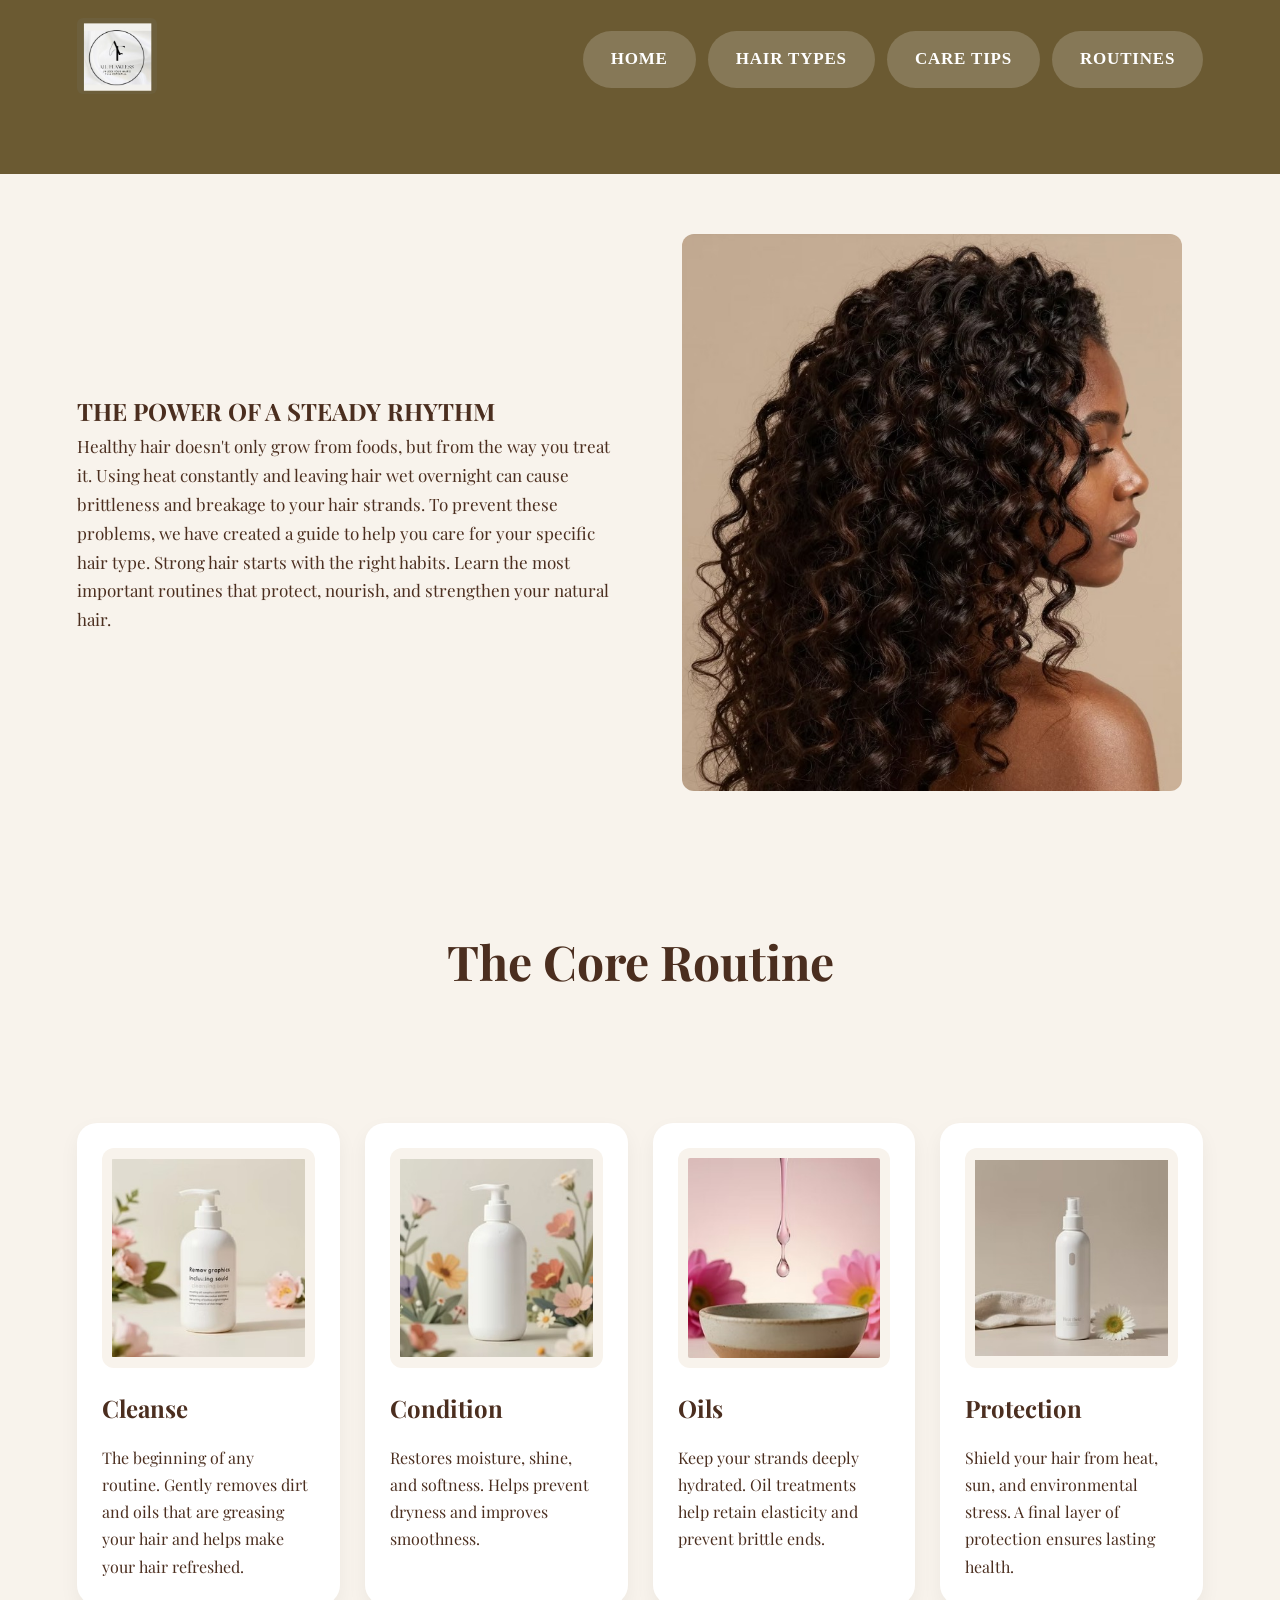
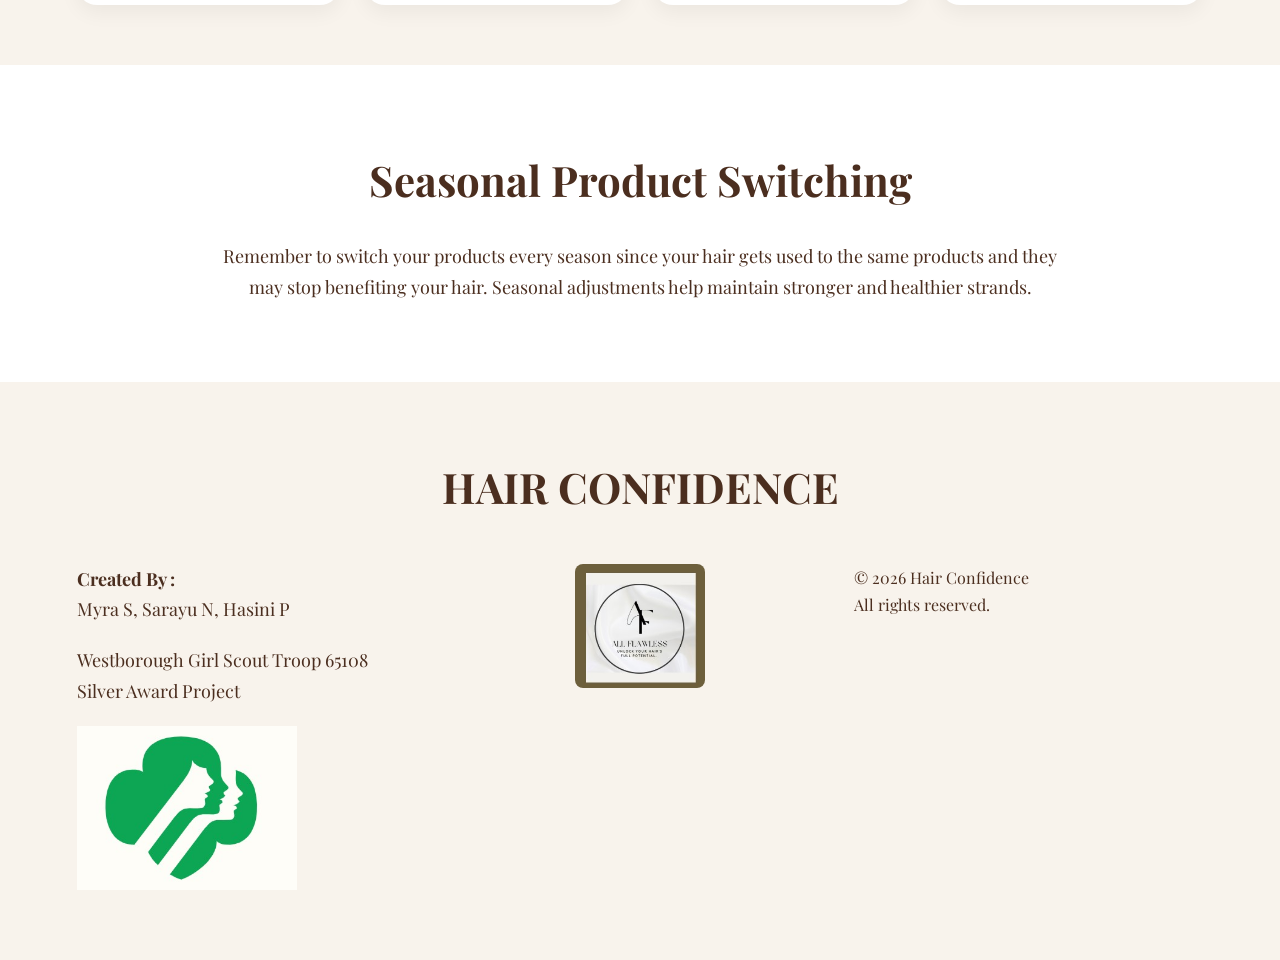
==== care-tips.html @ 75aecbad "Update care-tips.html" ====
<!DOCTYPE html>
<html lang="en">
<head>
  <meta charset="UTF-8">
  <meta name="viewport" content="width=device-width, initial-scale=1.0">
  <title>Hair Confidence | Care Tips</title>
   <!-- Google Font -->
  <link href="https://fonts.googleapis.com/css2?family=Playfair+Display:wght@600&display=swap" rel="stylesheet">

  <link rel="stylesheet" href="style.css">
</head>
<body>

  <!-- NAVBAR -->
  <nav class="navbar">
    <div class="logo">
      <img src="Logo.jpg" alt="Logo">
    </div>

    <div class="nav-links">
      <a href="index.html">HOME</a>
      <a href="hair-types.html">HAIR TYPES</a>
      <a href="care-tips.html">CARE TIPS</a>
      <a href="routines.html">ROUTINES</a>
    </div>
  </nav>

  <!-- MOVING BAR -->
  <div class="announcement-bar">
    <div class="announcement-track">
      ✦ when confidence meets hair ✦
      ✦ when confidence meets hair ✦
      ✦ when confidence meets hair ✦
      ✦ when confidence meets hair ✦
    </div>
  </div>

  <!-- HERO SECTION -->
  <section class="split-section">
    <div class="split-text reveal reveal-up">
      <h1>THE POWER OF A STEADY RHYTHM</h1>

      <p>
        Healthy hair doesn't only grow from foods, but from the way you treat it.
        Using heat constantly and leaving hair wet overnight can cause brittleness
        and breakage to your hair strands.

        To prevent these problems, we have created a guide to help you care for
        your specific hair type. Strong hair starts with the right habits.

        Learn the most important routines that protect, nourish, and strengthen
        your natural hair.
      </p>
    </div>

    <div class="split-image reveal reveal-left">
      <img src="care-tips-model.jpg" alt="Hair Care Model">
    </div>
  </section>

  <!-- CORE ROUTINE TITLE -->
  <section class="page-title">
    <h1>The Core Routine</h1>
  </section>

  <!-- CORE ROUTINE CARDS -->
  <section class="tips-grid">

    <div class="card">
      <img src="care-tips-cleanse.jpg" alt="Cleanse" class="follicle-img">
      <h2>Cleanse</h2>
      <p>
        The beginning of any routine. Gently removes dirt and oils
        that are greasing your hair and helps make your hair refreshed.
      </p>
    </div>

    <div class="card">
      <img src="care-tips-condition.jpg" alt="Condition" class="follicle-img">
      <h2>Condition</h2>
      <p>
        Restores moisture, shine, and softness.
        Helps prevent dryness and improves smoothness.
      </p>
    </div>

    <div class="card">
      <img src="care-tips-oils.jpg" alt="Oils" class="follicle-img">
      <h2>Oils</h2>
      <p>
        Keep your strands deeply hydrated.
        Oil treatments help retain elasticity and prevent brittle ends.
      </p>
    </div>

    <div class="card">
      <img src="care-tips-protection.jpg" alt="Protection" class="follicle-img">
      <h2>Protection</h2>
      <p>
        Shield your hair from heat, sun, and environmental stress.
        A final layer of protection ensures lasting health.
      </p>
    </div>

  </section>

  <!-- EXTRA NOTE -->
  <section class="journey">
    <h2>Seasonal Product Switching</h2>

    <p>
      Remember to switch your products every season since your hair
      gets used to the same products and they may stop benefiting your hair.
      Seasonal adjustments help maintain stronger and healthier strands.
    </p>
  </section>

  <!-- FOOTER -->
  <footer class="footer">
    <h2>HAIR CONFIDENCE</h2>

    <div class="footer-content">

      <div class="footer-left">
        <p><strong>Created By :</strong><br>
        Myra S, Sarayu N, Hasini P</p>

        <p>
          Westborough Girl Scout Troop 65108<br>
          Silver Award Project
        </p>

        <img src="footer1-photo.jpg" alt="Girl Scouts Logo" class="footer-large-logo">
      </div>

      <div class="footer-center">
        <img src="Logo.jpg" alt="Hair Confidence Logo">
      </div>

      <div class="footer-right">
        <p>
          © 2026 Hair Confidence<br>
          All rights reserved.
        </p>
      </div>

    </div>
  </footer>
<script>
function revealOnScroll() {
  let reveals = document.querySelectorAll(".reveal");

  for (let i = 0; i < reveals.length; i++) {
    let windowHeight = window.innerHeight;
    let elementTop = reveals[i].getBoundingClientRect().top;
    let elementVisible = 120;

    if (elementTop < windowHeight - elementVisible) {
      reveals[i].classList.add("active");
    }
  }
}

window.addEventListener("scroll", revealOnScroll);
window.addEventListener("load", revealOnScroll);
</script>
</body>
</html>
---- style.css ----
/* RESET */
* {
  margin: 0;
  padding: 0;
  box-sizing: border-box;
}

/* IMPORTANT FIX */
html, body {
  width: 100%;
  overflow-x: hidden;
}

/* BODY */
body {
font-family: "Playfair Display", serif;
  background: #f8f3ec;
  color: #4b2e1f;
  line-height: 1.7;
}

/* NAVBAR */
.navbar {
  background: #6b5a32;
  display: flex;
  justify-content: space-between;
  align-items: center;
  padding: 18px 6%;
  flex-wrap: wrap;
}

.logo img {
  width: 80px;
  height: auto;
  border-radius: 6px;
}

/* NAV LINKS */
.nav-links {
  display: flex;
  flex-wrap: wrap;
  gap: 12px;
  justify-content: center;
}

.nav-links a {
  text-decoration: none;
  color: white;
  font-size: 17px;
  font-weight: 600;
  letter-spacing: 0.8px;
  padding: 14px 28px;
  border-radius: 30px;
  background: rgba(255,255,255,0.18);
  transition: 0.3s ease;
  font-family: "Georgia", serif;
}

.nav-links a:hover {
  background: white;
  color: #5a3a22;
  transform: translateY(-2px);
}
/* MOVING ANNOUNCEMENT BAR */
.announcement-bar {
  background: #6b5a32;
  color: #f8f3ec;
  overflow: hidden;
  white-space: nowrap;
  padding: 12px 0;
  position: relative;
  width: 100%;
}

.announcement-track {
  display: inline-block;
  font-size: 18px;
  font-weight: 600;
  letter-spacing: 1px;
  padding-left: 100%;
  animation: moveText 20s linear infinite;
}

@keyframes moveText {
  0% {
    transform: translateX(0);
  }

  100% {
    transform: translateX(-100%);
  }
}
/* HERO SECTION */
.hero {
  display: flex;
  align-items: center;
  justify-content: space-between;
  padding: 60px 6%;
  gap: 40px;
  flex-wrap: wrap;
  background: #f8f3ec;
}

.hero-text {
  flex: 1;
  min-width: 280px;
}

.hero-text h1 {
  font-size: 68px;
  line-height: 1;
  margin-bottom: 20px;
  color: #3f2413;
}

.hero-text p {
  font-size: 18px;
  margin-bottom: 25px;
  max-width: 520px;
}

.hero-image {
  flex: 1;
  min-width: 280px;
}

.hero-image img {
  width: 100%;
  max-width: 520px;
  height: auto;
  border-radius: 10px;
  display: block;
  margin: auto;
}

/* BUTTONS */
.btn,
.small-btn {
  display: inline-block;
  background: #8b5a2b;
  color: white;
  text-decoration: none;
  padding: 14px 28px;
  border-radius: 30px;
  transition: 0.3s;
  font-size: 15px;
}

.btn:hover,
.small-btn:hover {
  background: #6f431f;
}

/* PAGE TITLE */
.page-title {
  text-align: center;
  padding: 70px 6% 40px;
}

.page-title h1 {
  font-size: 48px;
  margin-bottom: 20px;
  color: #4b2e1f;
}

.page-title p {
  max-width: 800px;
  margin: auto;
  font-size: 18px;
}

/* OUR JOURNEY */
.journey {
  text-align: center;
  padding: 80px 6%;
  background: white;
}

.journey h2 {
  font-size: 42px;
  margin-bottom: 25px;
}

.journey p {
  max-width: 850px;
  margin: auto;
  font-size: 18px;
}

/* MISSION STRIP */
.mission-strip {
  display: flex;
  justify-content: space-between;
  align-items: center;
  padding: 80px 6%;
  gap: 40px;
  flex-wrap: wrap;
}

.mission-left {
  flex: 1;
  min-width: 280px;
}

.mission-left h2 {
  font-size: 42px;
}

.mission-right {
  flex: 1;
  min-width: 280px;
  max-width: 500px;
}

.mission-right p {
  margin-bottom: 20px;
  font-size: 18px;
}

/* SPLIT SECTION */
.split-section {
  display: flex;
  align-items: center;
  gap: 40px;
  padding: 60px 6%;
  flex-wrap: wrap;
}

.reverse {
  flex-direction: row-reverse;
}

.split-image,
.split-text {
  flex: 1;
  min-width: 280px;
}

.split-image {
  overflow: hidden;
}

/* HAIR TYPE SECTION IMAGES FIX */
.split-image img {
  width: 100%;
  max-width: 500px;
  height: auto;
  border-radius: 12px;
  display: block;
  margin: auto;
}
/* ONLY for Hair Types page */
.hair-type-img {
  width: 100%;
  max-width: 500px;
  height: 340px;
  object-fit: cover;
  border-radius: 12px;
  display: block;
}
.split-text h2 {
  font-size: 38px;
  margin-bottom: 20px;
}

.split-text p {
  font-size: 17px;
}

/* GRID SECTION */
.tips-grid {
  display: grid;
  grid-template-columns: repeat(auto-fit, minmax(250px, 1fr));
  padding: 60px 6%;
  gap: 25px;
}
/* CARD IMAGES FIX */
/* FOLLICLE IMAGES FIX */
.follicle-img {
  width: 100%;
  height: 220px;
  object-fit: contain;
  background: #f8f3ec;
  display: block;
  border-radius: 12px;
  margin-bottom: 20px;
  padding: 10px;
}
/* CARD */
.card {
  background: white;
  padding: 25px;
  border-radius: 20px;
  box-shadow: 0 8px 20px rgba(0,0,0,0.05);
  overflow: hidden;
}

.card h2,
.card h3 {
  margin-bottom: 15px;
  color: #4b2e1f;
}

.card p {
  font-size: 16px;
}

/* FOOTER */
.footer {
  background: #f8f3ec;
  padding: 70px 6%;
}

.footer h2 {
  text-align: center;
  font-size: 42px;
  margin-bottom: 40px;
  color: #4b2e1f;
}

.footer-content {
  display: flex;
  justify-content: space-between;
  align-items: flex-start;
  gap: 40px;
  flex-wrap: wrap;
}

.footer-left,
.footer-right {
  flex: 1;
  min-width: 280px;
}

.footer-left p {
  margin-bottom: 20px;
  font-size: 18px;
}

.footer-center {
  text-align: center;
  flex: 1;
  min-width: 220px;
}

.footer-center img {
  width: 130px;
  height: auto;
  border-radius: 8px;
}

/* LARGE FOOTER IMAGE */
.footer-large-logo {
  width: 220px;
  height: auto;
  margin-top: 20px;
  display: block;
}

/* MOBILE RESPONSIVE */
@media (max-width: 900px) {
  .hero,
  .split-section,
  .mission-strip,
  .footer-content {
    flex-direction: column;
    text-align: center;
  }

  .reverse {
    flex-direction: column;
  }

  .hero-text h1 {
    font-size: 42px;
  }

  .page-title h1,
  .journey h2,
  .mission-left h2,
  .footer h2 {
    font-size: 32px;
  }

  .navbar {
    justify-content: center;
    gap: 20px;
  }

  .footer-large-logo {
    margin: 20px auto;
  }
}
/* SCROLL ANIMATIONS */

/* hidden before animation */
.reveal {
  opacity: 0;
  transition: all 1s ease;
}

/* image animation: left to right */
.reveal-left {
  transform: translateX(-100px);
}

/* text animation: bottom to top */
.reveal-up {
  transform: translateY(80px);
}

/* visible state */
.reveal.active {
  opacity: 1;
  transform: translateX(0) translateY(0);
}
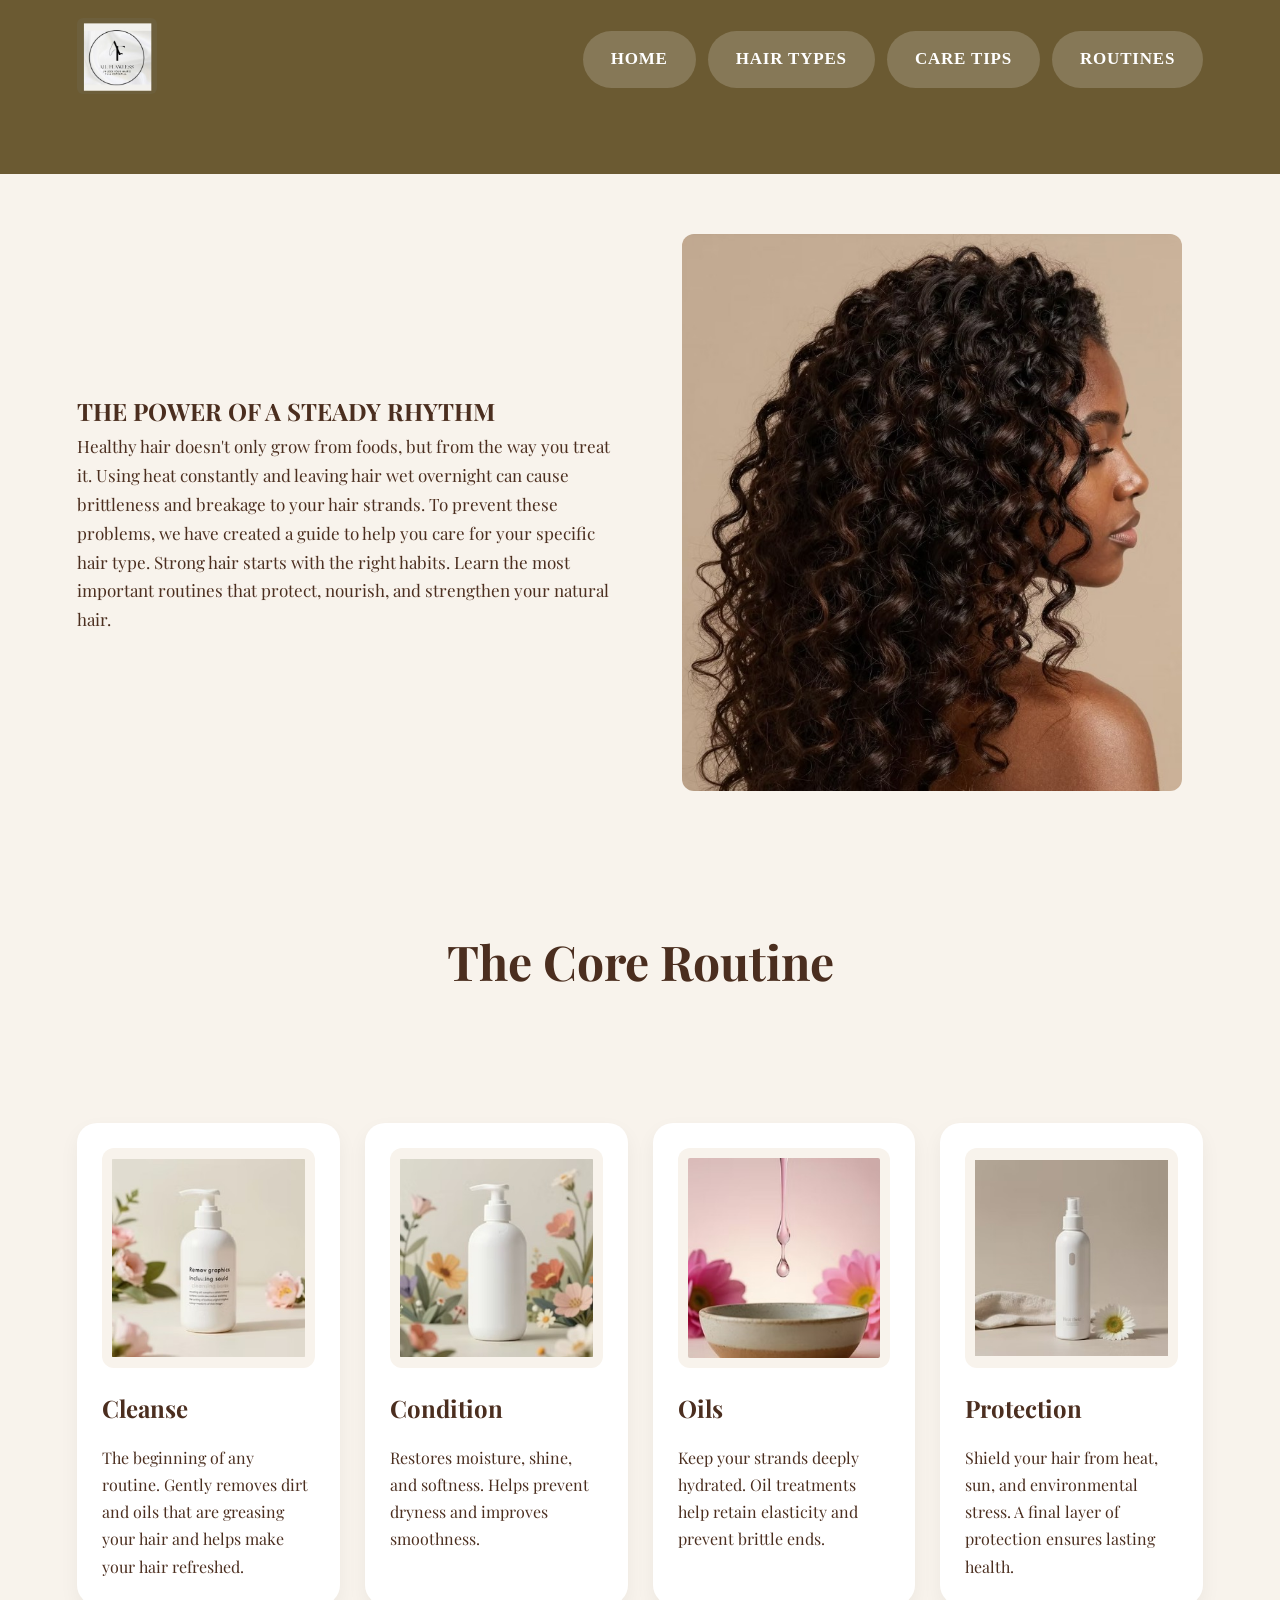
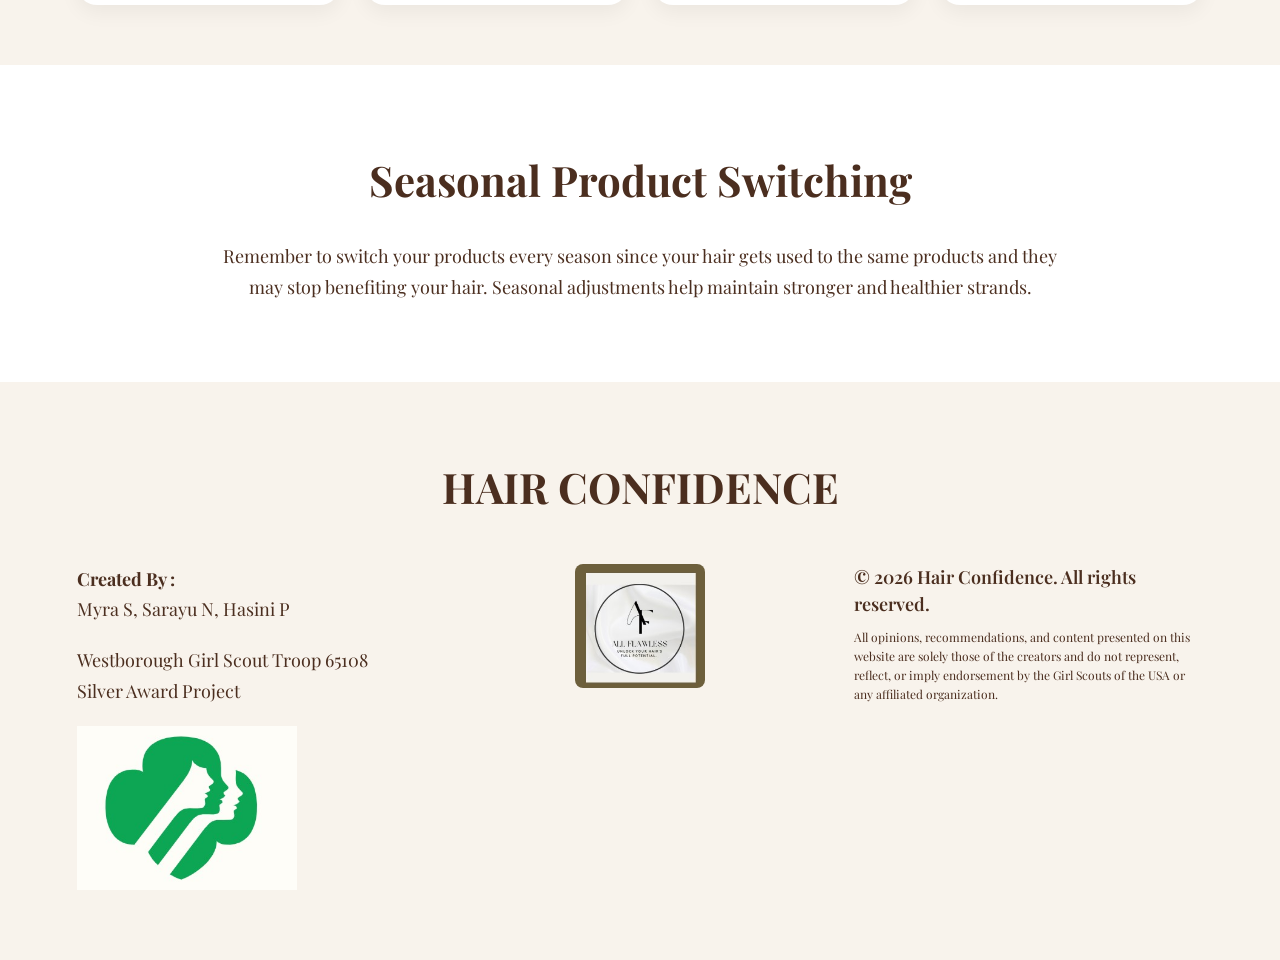
==== commit 40a50184: "Update care-tips.html" ====
--- a/care-tips.html
+++ b/care-tips.html
@@ -138,10 +138,13 @@
       </div>
 
       <div class="footer-right">
-        <p>
-          © 2026 Hair Confidence<br>
-          All rights reserved.
-        </p>
+        <p class="footer-main">
+  © 2026 Hair Confidence. All rights reserved.
+</p>
+
+<p class="footer-disclaimer">
+  All opinions, recommendations, and content presented on this website are solely those of the creators and do not represent, reflect, or imply endorsement by the Girl Scouts of the USA or any affiliated organization.
+</p>
       </div>
 
     </div>
--- a/style.css
+++ b/style.css
@@ -348,7 +348,19 @@
   height: auto;
   border-radius: 8px;
 }
-
+.footer-right .footer-main {
+  font-size: 18px;
+  font-weight: 600;
+  margin-bottom: 10px;
+  line-height: 1.5;
+}
+
+.footer-right .footer-disclaimer {
+  font-size: 12px;
+  font-weight: 400;
+  line-height: 1.6;
+  max-width: 500px;
+}
 /* LARGE FOOTER IMAGE */
 .footer-large-logo {
   width: 220px;
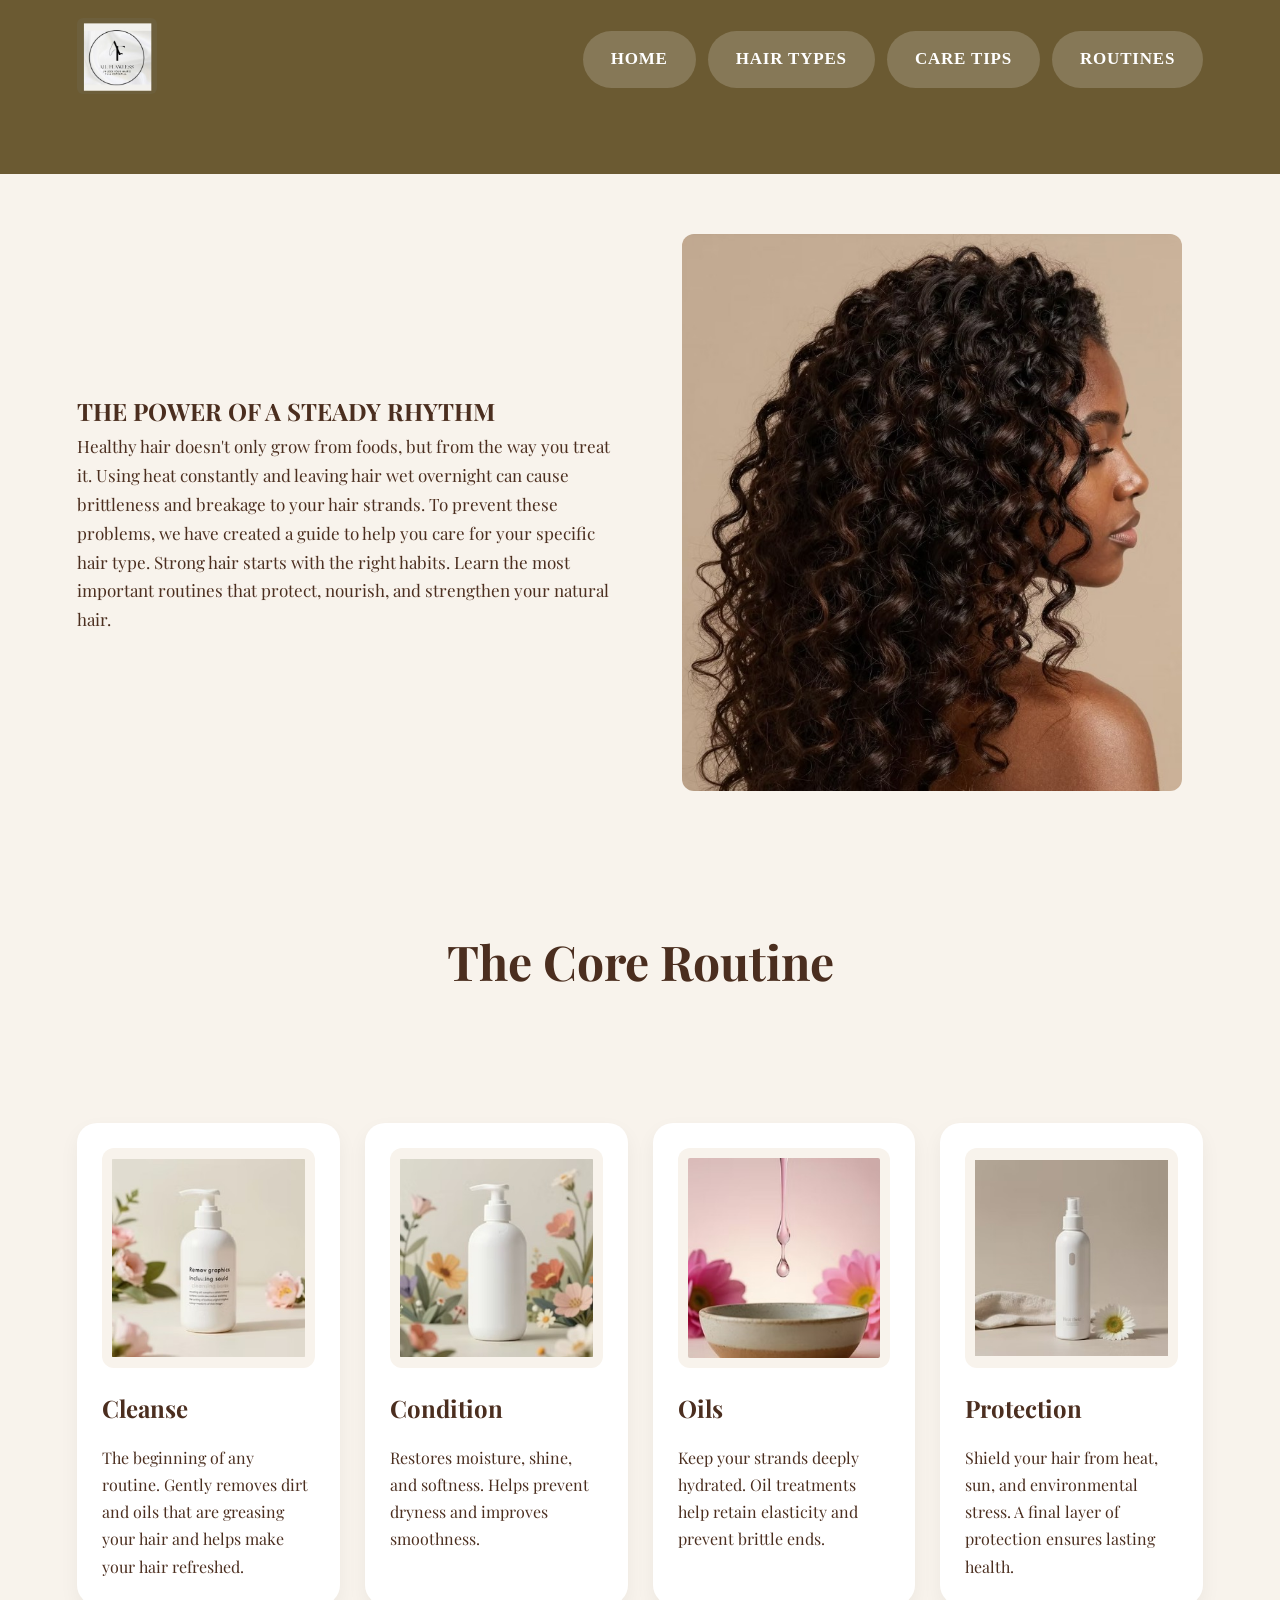
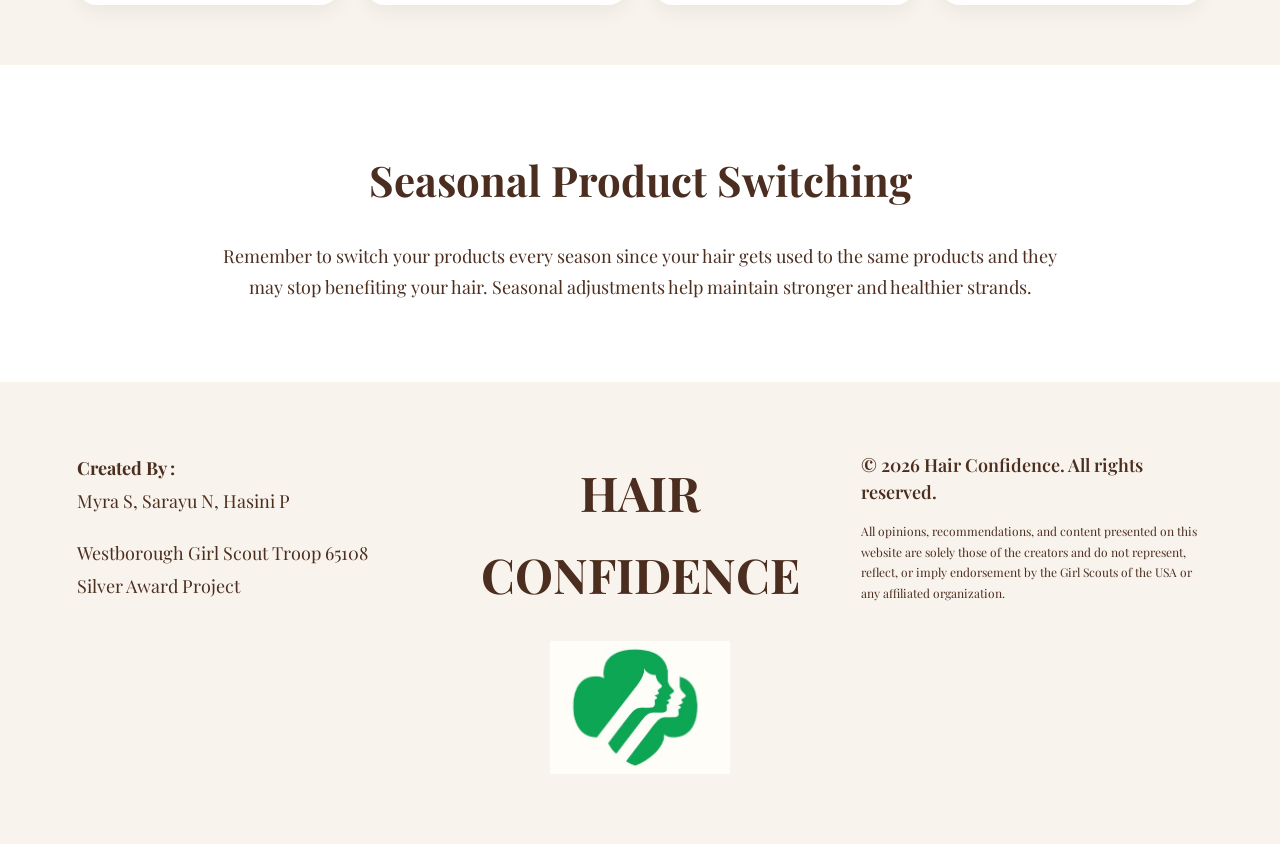
==== commit 3fca9260: "Update care-tips.html" ====
--- a/care-tips.html
+++ b/care-tips.html
@@ -116,39 +116,46 @@
   </section>
 
   <!-- FOOTER -->
-  <footer class="footer">
-    <h2>HAIR CONFIDENCE</h2>
+<footer class="footer">
 
-    <div class="footer-content">
+  <div class="footer-content">
 
-      <div class="footer-left">
-        <p><strong>Created By :</strong><br>
-        Myra S, Sarayu N, Hasini P</p>
+    <!-- LEFT -->
+    <div class="footer-left">
+      <p><strong>Created By :</strong><br>
+      Myra S, Sarayu N, Hasini P</p>
 
-        <p>
-          Westborough Girl Scout Troop 65108<br>
-          Silver Award Project
-        </p>
+      <p>
+        Westborough Girl Scout Troop 65108<br>
+        Silver Award Project
+      </p>
+    </div>
 
-        <img src="footer1-photo.jpg" alt="Girl Scouts Logo" class="footer-large-logo">
-      </div>
+    <!-- CENTER -->
+    <div class="footer-center">
+      <h2>HAIR CONFIDENCE</h2>
 
-      <div class="footer-center">
-        <img src="Logo.jpg" alt="Hair Confidence Logo">
-      </div>
+      <img src="footer1-photo.jpg"
+           alt="Girl Scouts Logo"
+           class="footer-large-logo">
+    </div>
 
-      <div class="footer-right">
-        <p class="footer-main">
-  © 2026 Hair Confidence. All rights reserved.
-</p>
+    <!-- RIGHT -->
+    <div class="footer-right">
 
-<p class="footer-disclaimer">
-  All opinions, recommendations, and content presented on this website are solely those of the creators and do not represent, reflect, or imply endorsement by the Girl Scouts of the USA or any affiliated organization.
-</p>
-      </div>
+      <p class="footer-main">
+        © 2026 Hair Confidence. All rights reserved.
+      </p>
+
+      <p class="footer-disclaimer">
+        All opinions, recommendations, and content presented on this website are solely those of the creators and do not represent, reflect, or imply endorsement by the Girl Scouts of the USA or any affiliated organization.
+      </p>
 
     </div>
-  </footer>
+
+  </div>
+
+</footer>
 <script>
 function revealOnScroll() {
   let reveals = document.querySelectorAll(".reveal");
--- a/style.css
+++ b/style.css
@@ -311,64 +311,68 @@
   padding: 70px 6%;
 }
 
-.footer h2 {
-  text-align: center;
-  font-size: 42px;
-  margin-bottom: 40px;
-  color: #4b2e1f;
-}
-
+/* Main 3-column layout */
 .footer-content {
   display: flex;
   justify-content: space-between;
   align-items: flex-start;
-  gap: 40px;
-  flex-wrap: wrap;
-}
-
+  gap: 50px;
+  flex-wrap: nowrap;
+}
+
+/* All 3 columns */
 .footer-left,
+.footer-center,
 .footer-right {
   flex: 1;
-  min-width: 280px;
-}
-
+}
+
+/* LEFT SECTION */
 .footer-left p {
   margin-bottom: 20px;
   font-size: 18px;
-}
-
+  line-height: 1.8;
+  color: #4b2e1f;
+}
+
+/* CENTER SECTION */
 .footer-center {
   text-align: center;
-  flex: 1;
-  min-width: 220px;
-}
-
-.footer-center img {
-  width: 130px;
+}
+
+.footer-center h2 {
+  font-size: 48px;
+  margin-bottom: 25px;
+  color: #4b2e1f;
+}
+
+.footer-large-logo {
+  width: 180px;
   height: auto;
-  border-radius: 8px;
-}
+  display: block;
+  margin: 0 auto;
+}
+
+/* RIGHT SECTION */
+.footer-right {
+  text-align: left;
+}
+
 .footer-right .footer-main {
   font-size: 18px;
   font-weight: 600;
-  margin-bottom: 10px;
+  margin-bottom: 15px;
   line-height: 1.5;
+  color: #4b2e1f;
 }
 
 .footer-right .footer-disclaimer {
   font-size: 12px;
   font-weight: 400;
-  line-height: 1.6;
-  max-width: 500px;
-}
-/* LARGE FOOTER IMAGE */
-.footer-large-logo {
-  width: 220px;
-  height: auto;
-  margin-top: 20px;
-  display: block;
-}
-
+  line-height: 1.7;
+  max-width: 450px;
+  color: #4b2e1f;
+}
 /* MOBILE RESPONSIVE */
 @media (max-width: 900px) {
   .hero,
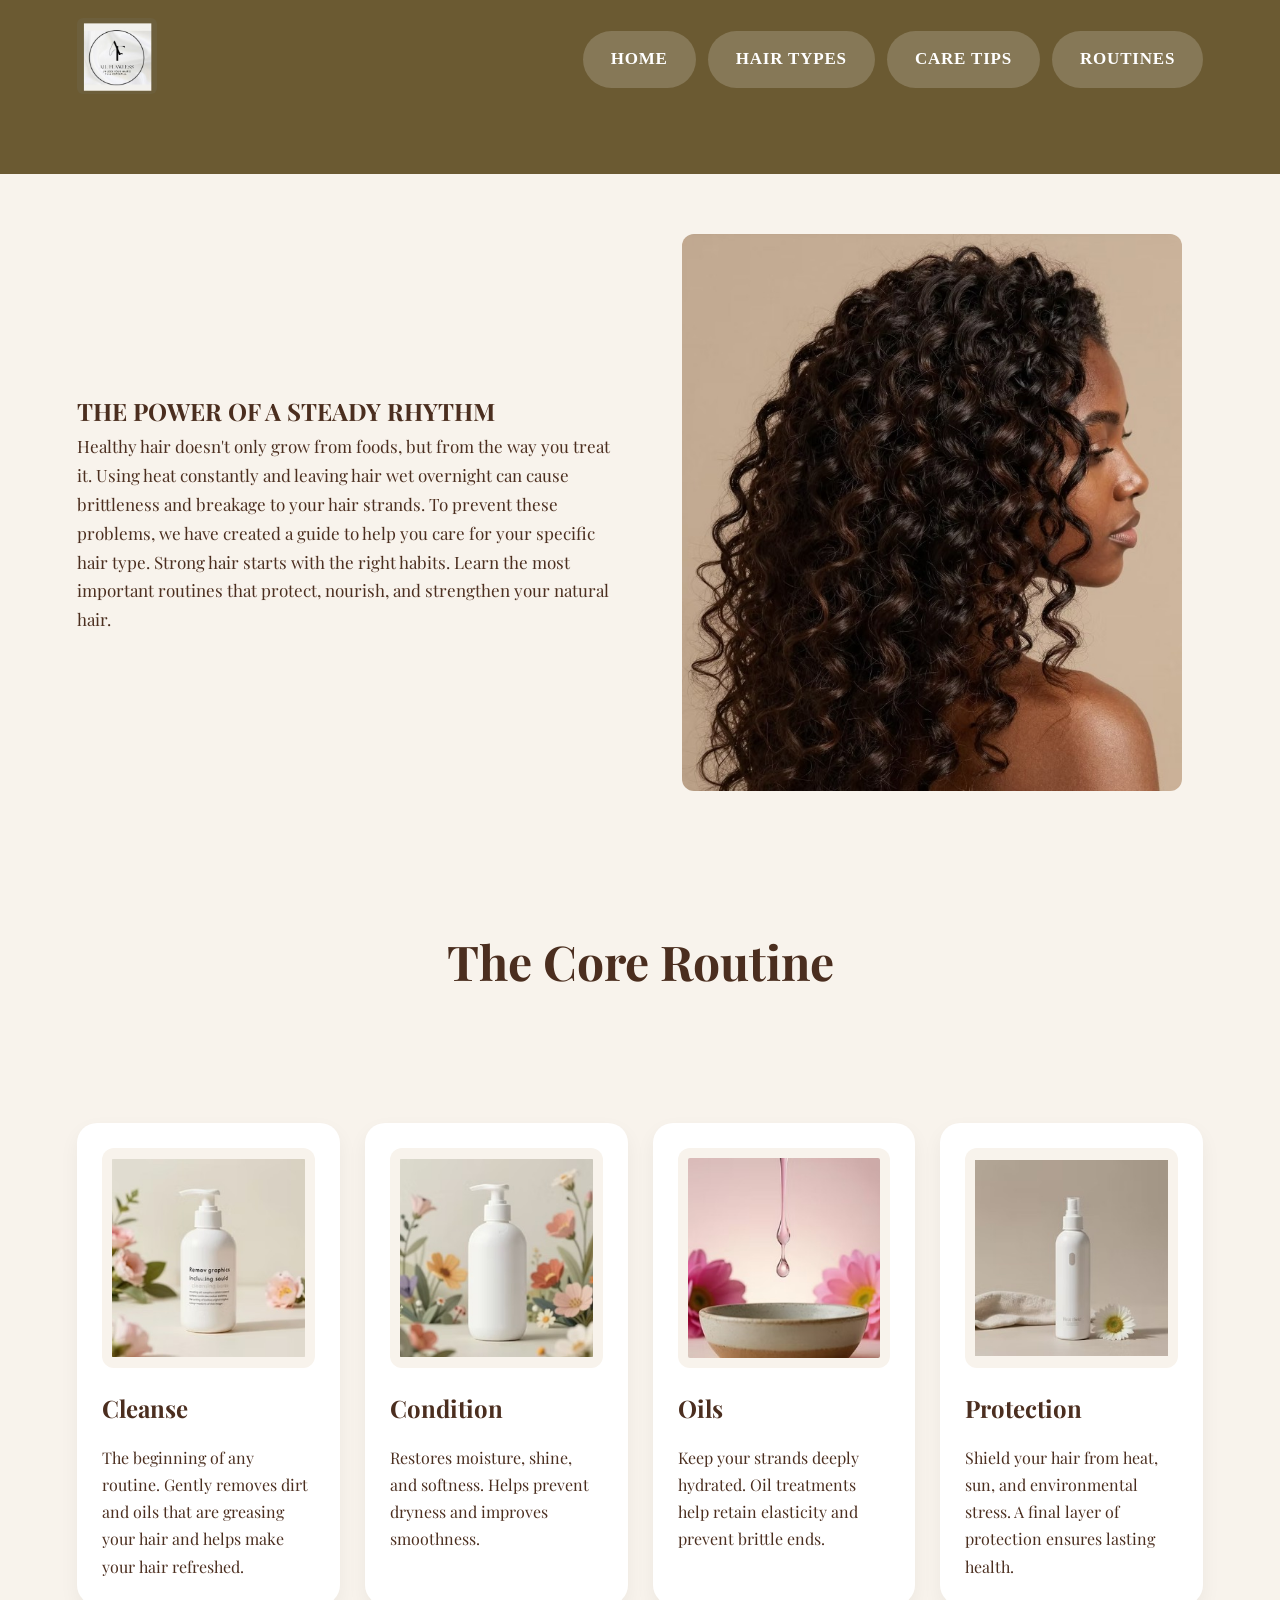
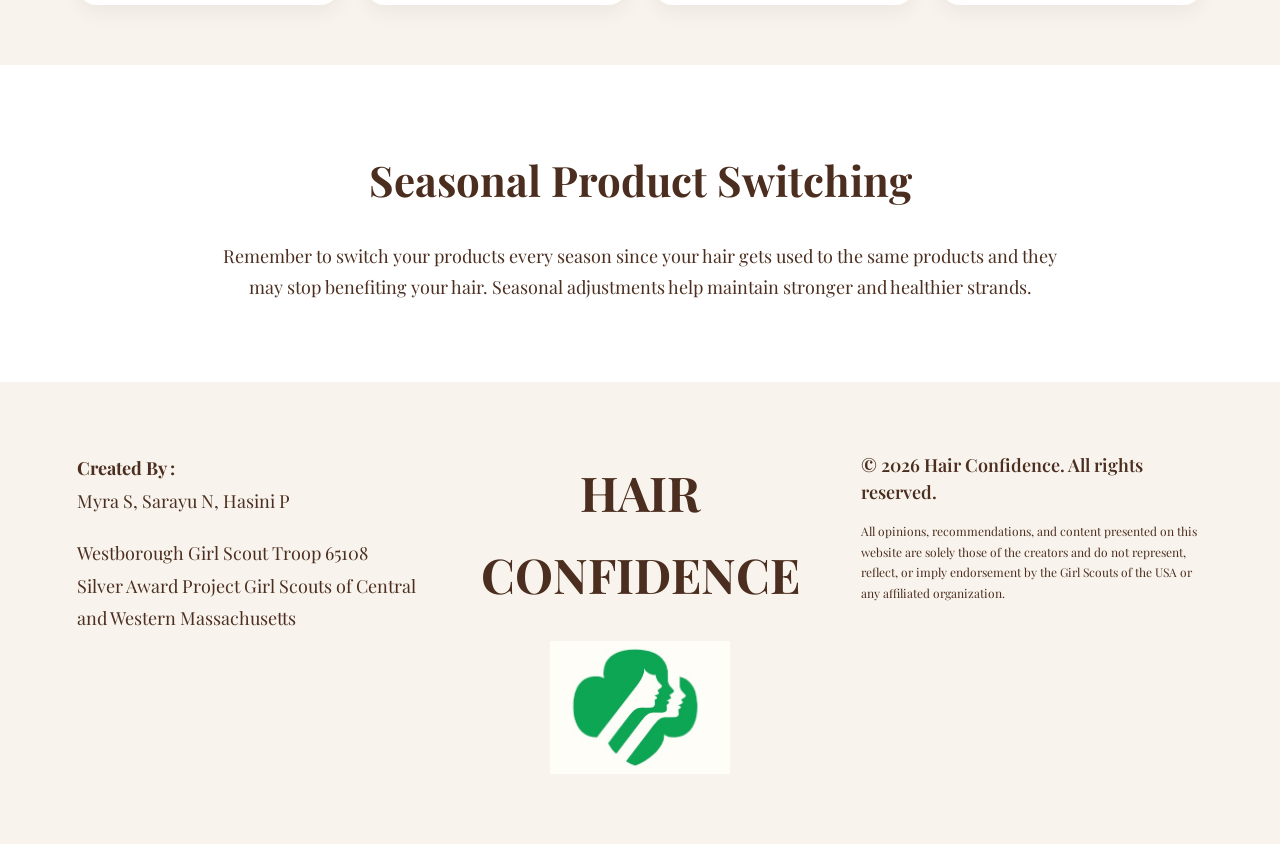
==== commit 6ff76f4c: "Update care-tips.html" ====
--- a/care-tips.html
+++ b/care-tips.html
@@ -128,6 +128,7 @@
       <p>
         Westborough Girl Scout Troop 65108<br>
         Silver Award Project
+        Girl Scouts of Central and Western Massachusetts
       </p>
     </div>
 
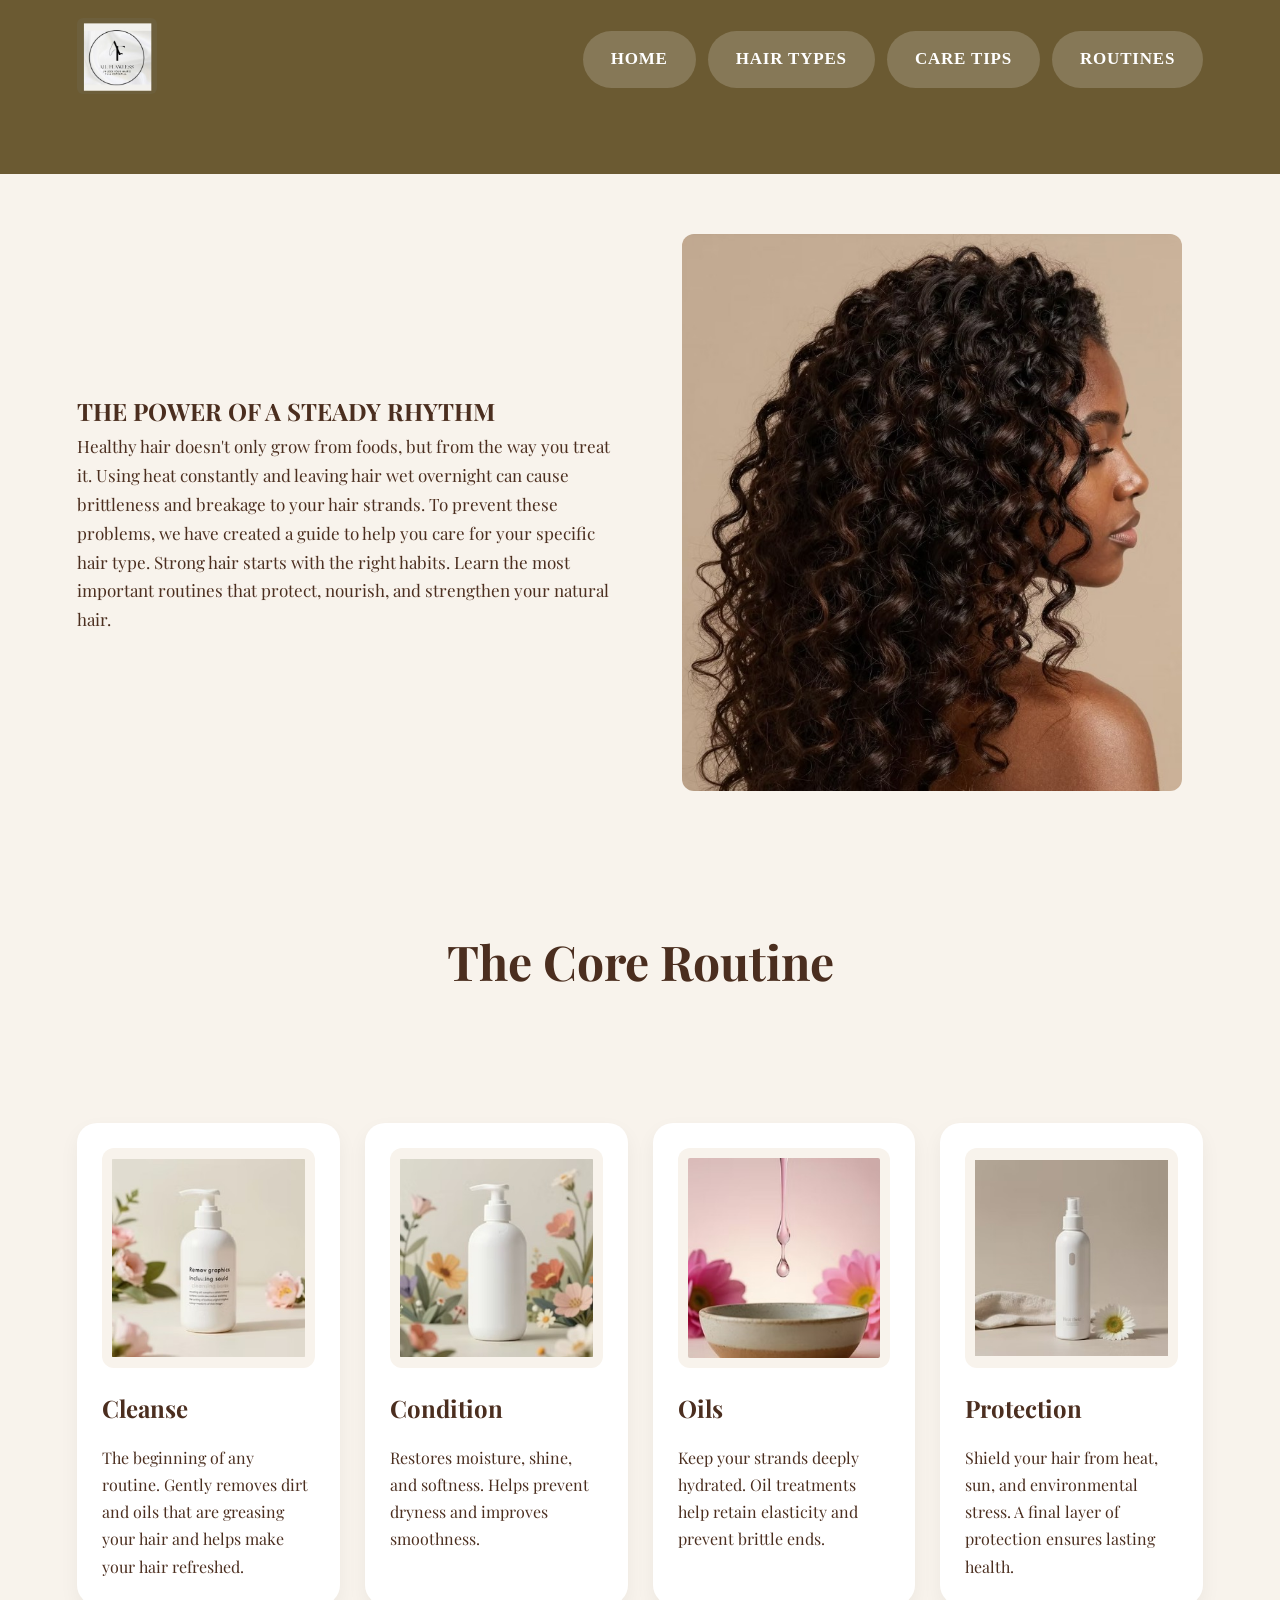
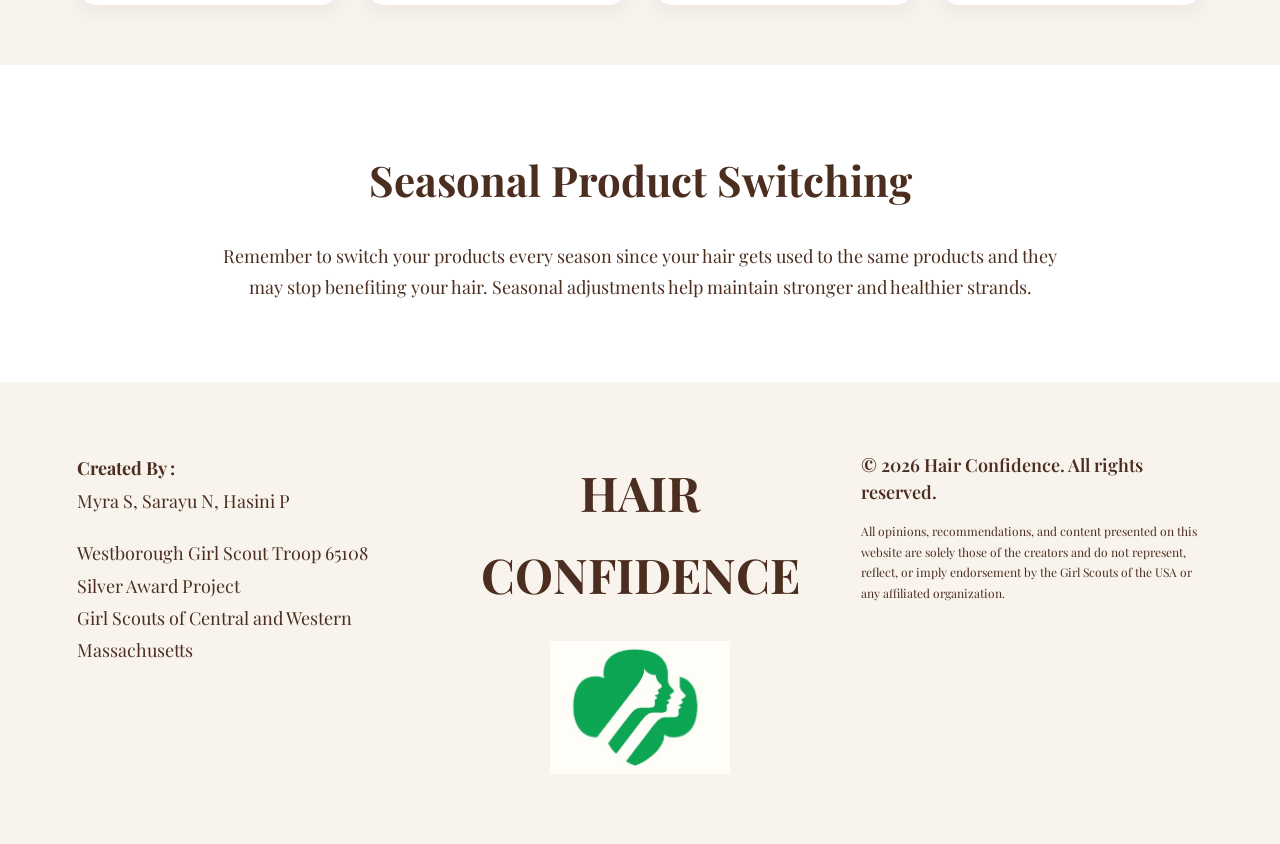
==== commit c44ddad6: "Update care-tips.html" ====
--- a/care-tips.html
+++ b/care-tips.html
@@ -127,7 +127,7 @@
 
       <p>
         Westborough Girl Scout Troop 65108<br>
-        Silver Award Project
+        Silver Award Project<br>
         Girl Scouts of Central and Western Massachusetts
       </p>
     </div>
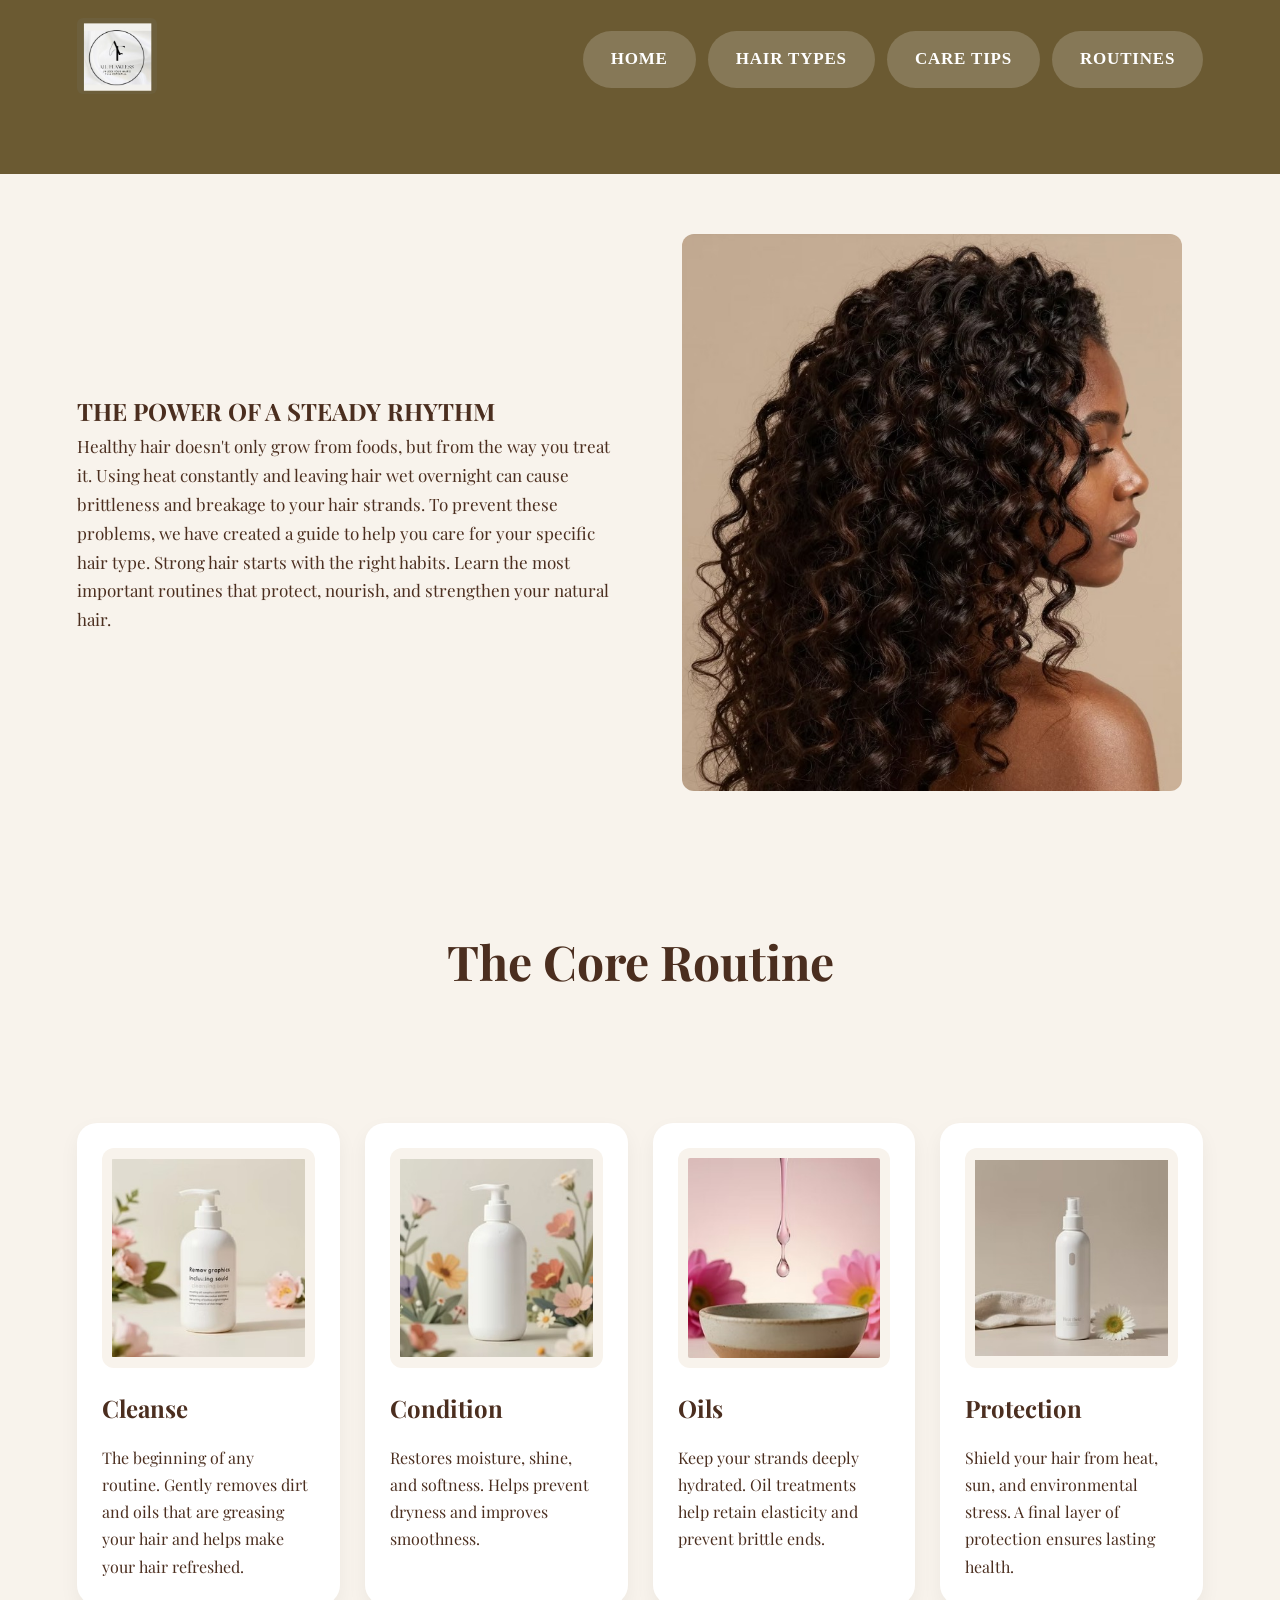
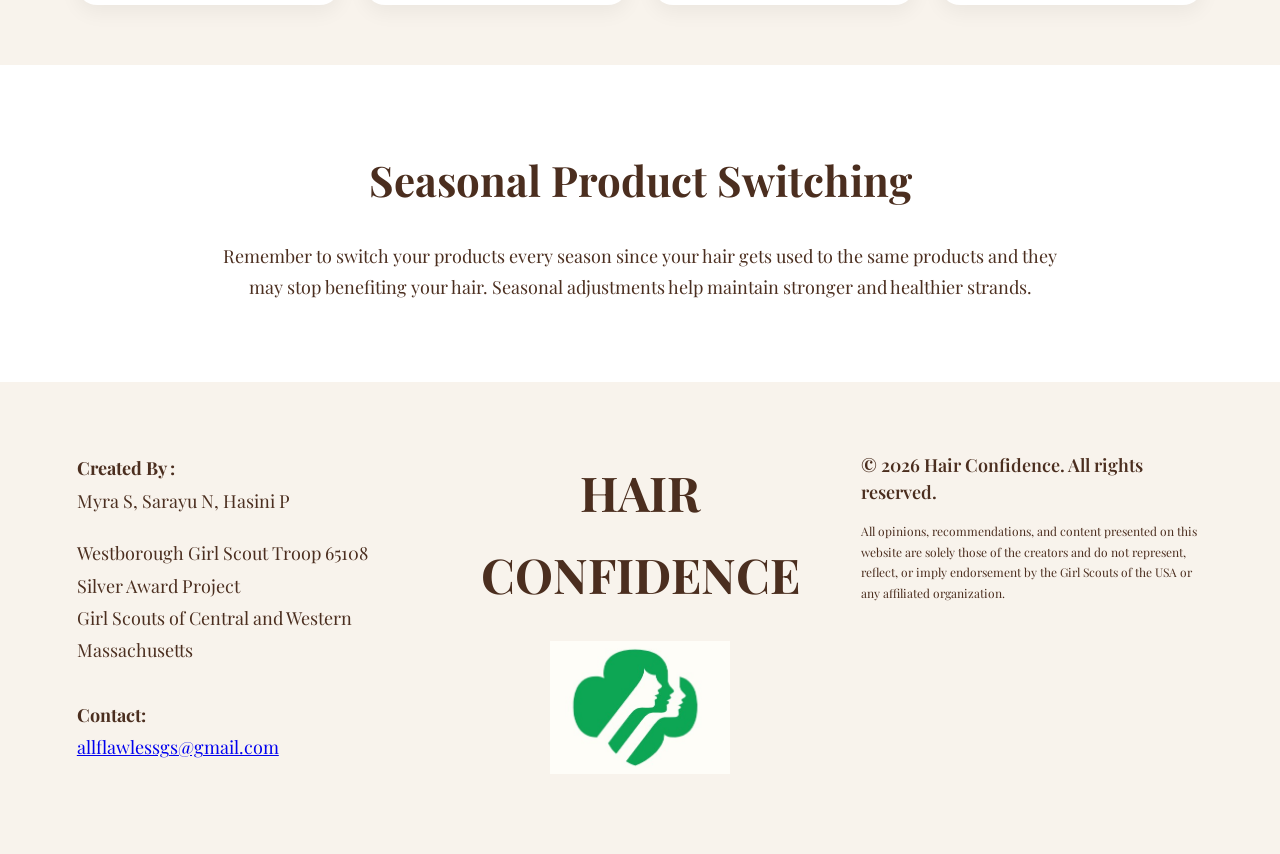
==== commit 7d547431: "Update care-tips.html" ====
--- a/care-tips.html
+++ b/care-tips.html
@@ -125,11 +125,16 @@
       <p><strong>Created By :</strong><br>
       Myra S, Sarayu N, Hasini P</p>
 
-      <p>
-        Westborough Girl Scout Troop 65108<br>
-        Silver Award Project<br>
-        Girl Scouts of Central and Western Massachusetts
-      </p>
+     <p>
+  Westborough Girl Scout Troop 65108<br>
+  Silver Award Project<br>
+  Girl Scouts of Central and Western Massachusetts<br><br>
+
+  <strong>Contact:</strong><br>
+  <a href="mailto:allflawlessgs@gmail.com" class="footer-email">
+    allflawlessgs@gmail.com
+  </a>
+</p>
     </div>
 
     <!-- CENTER -->
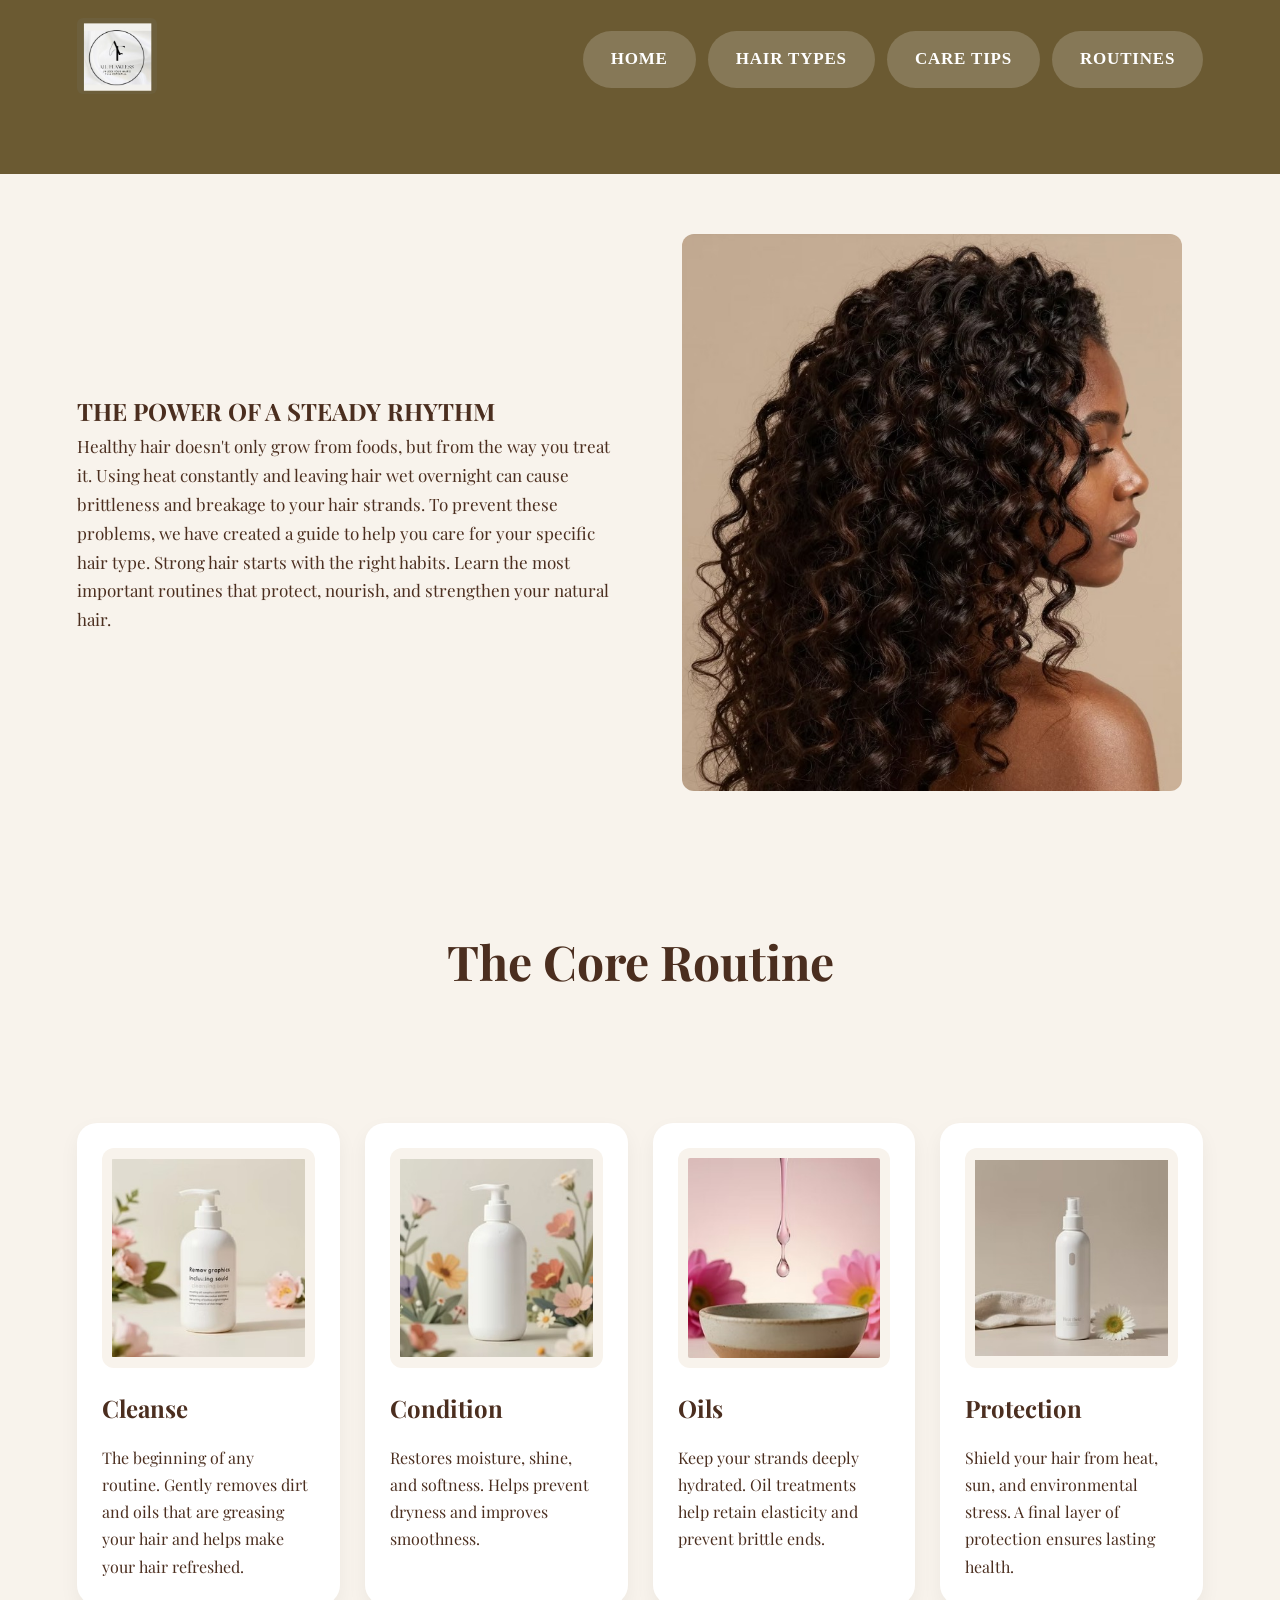
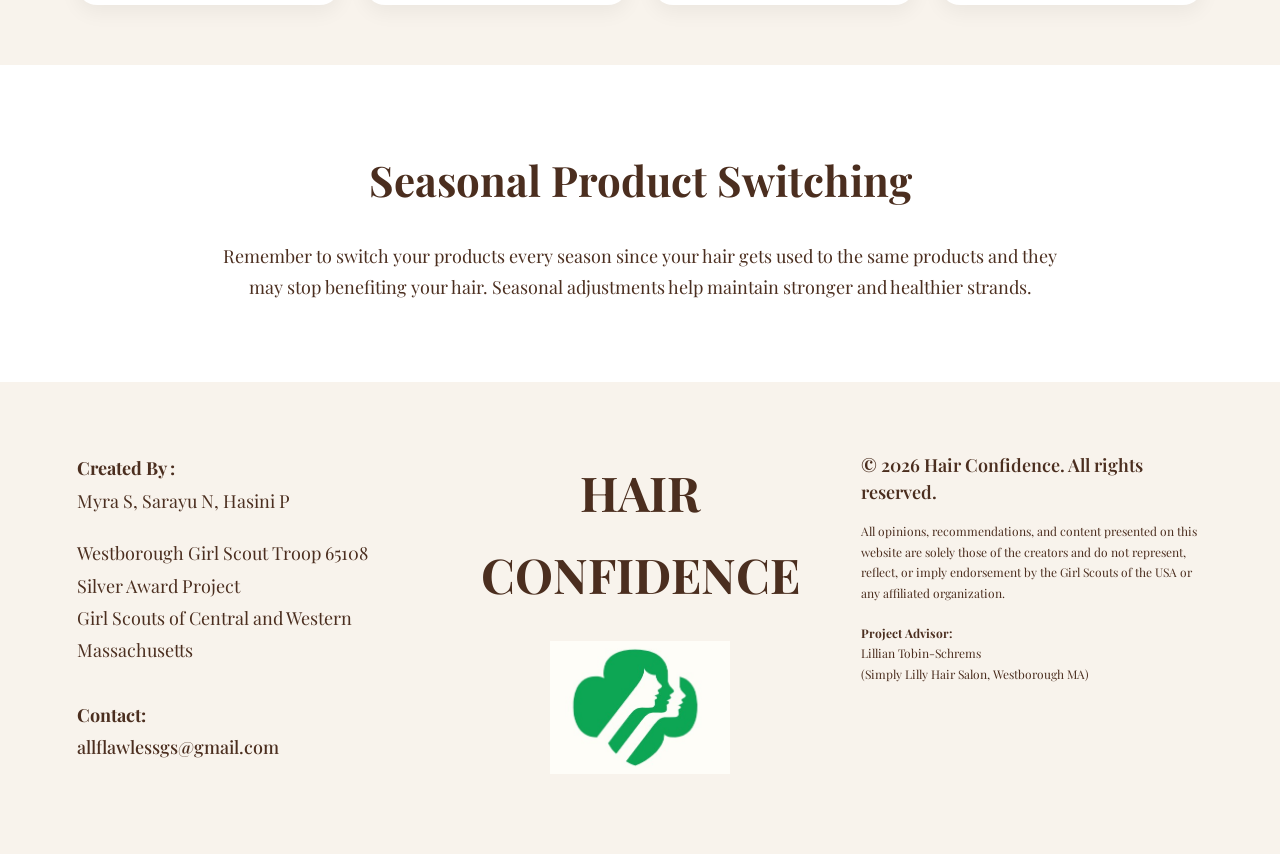
==== commit c5f5e627: "Update care-tips.html" ====
--- a/care-tips.html
+++ b/care-tips.html
@@ -156,7 +156,11 @@
       <p class="footer-disclaimer">
         All opinions, recommendations, and content presented on this website are solely those of the creators and do not represent, reflect, or imply endorsement by the Girl Scouts of the USA or any affiliated organization.
       </p>
-
+<p class="footer-disclaimer advisor-space">
+  <strong>Project Advisor:</strong><br>
+  Lillian Tobin-Schrems<br>
+  (Simply Lilly Hair Salon, Westborough MA)
+</p>
     </div>
 
   </div>
--- a/style.css
+++ b/style.css
@@ -430,3 +430,16 @@
   opacity: 1;
   transform: translateX(0) translateY(0);
 }
+
+.footer-email {
+  color: #4b2e1f;
+  text-decoration: none;
+  font-weight: 500;
+}
+
+.footer-email:hover {
+  text-decoration: underline;
+}
+.advisor-space {
+  margin-top: 20px;
+}
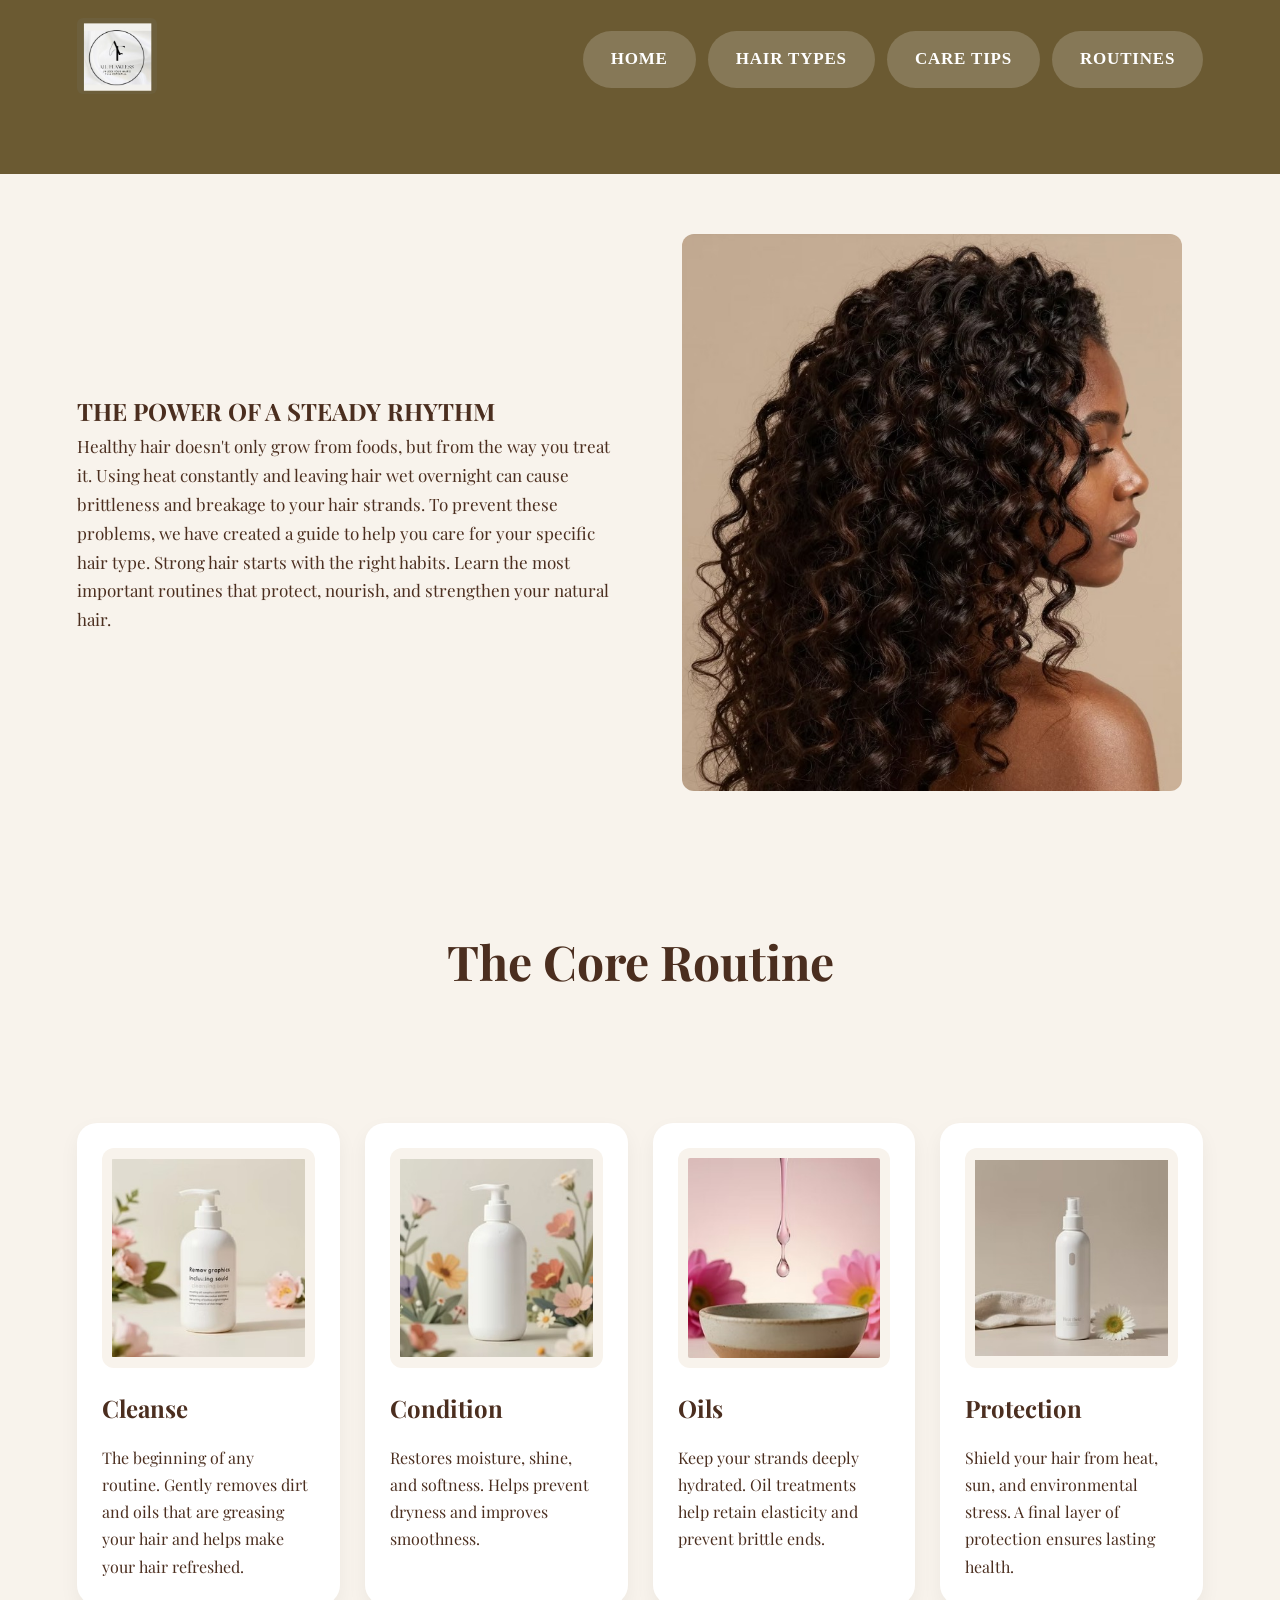
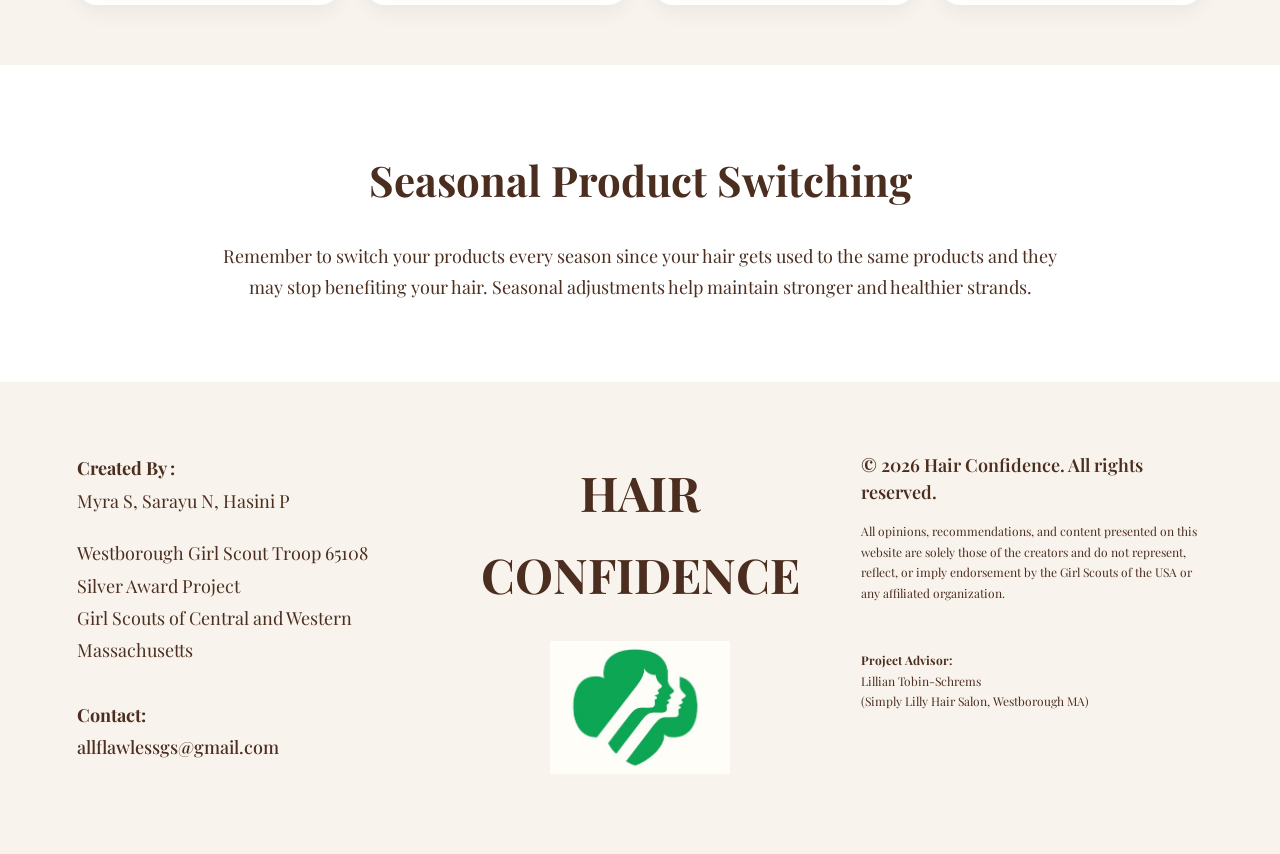
==== commit 75615505: "Update care-tips.html" ====
--- a/care-tips.html
+++ b/care-tips.html
@@ -156,7 +156,8 @@
       <p class="footer-disclaimer">
         All opinions, recommendations, and content presented on this website are solely those of the creators and do not represent, reflect, or imply endorsement by the Girl Scouts of the USA or any affiliated organization.
       </p>
-<p class="footer-disclaimer advisor-space">
+<br>
+      <p class="footer-disclaimer advisor-space">
   <strong>Project Advisor:</strong><br>
   Lillian Tobin-Schrems<br>
   (Simply Lilly Hair Salon, Westborough MA)
